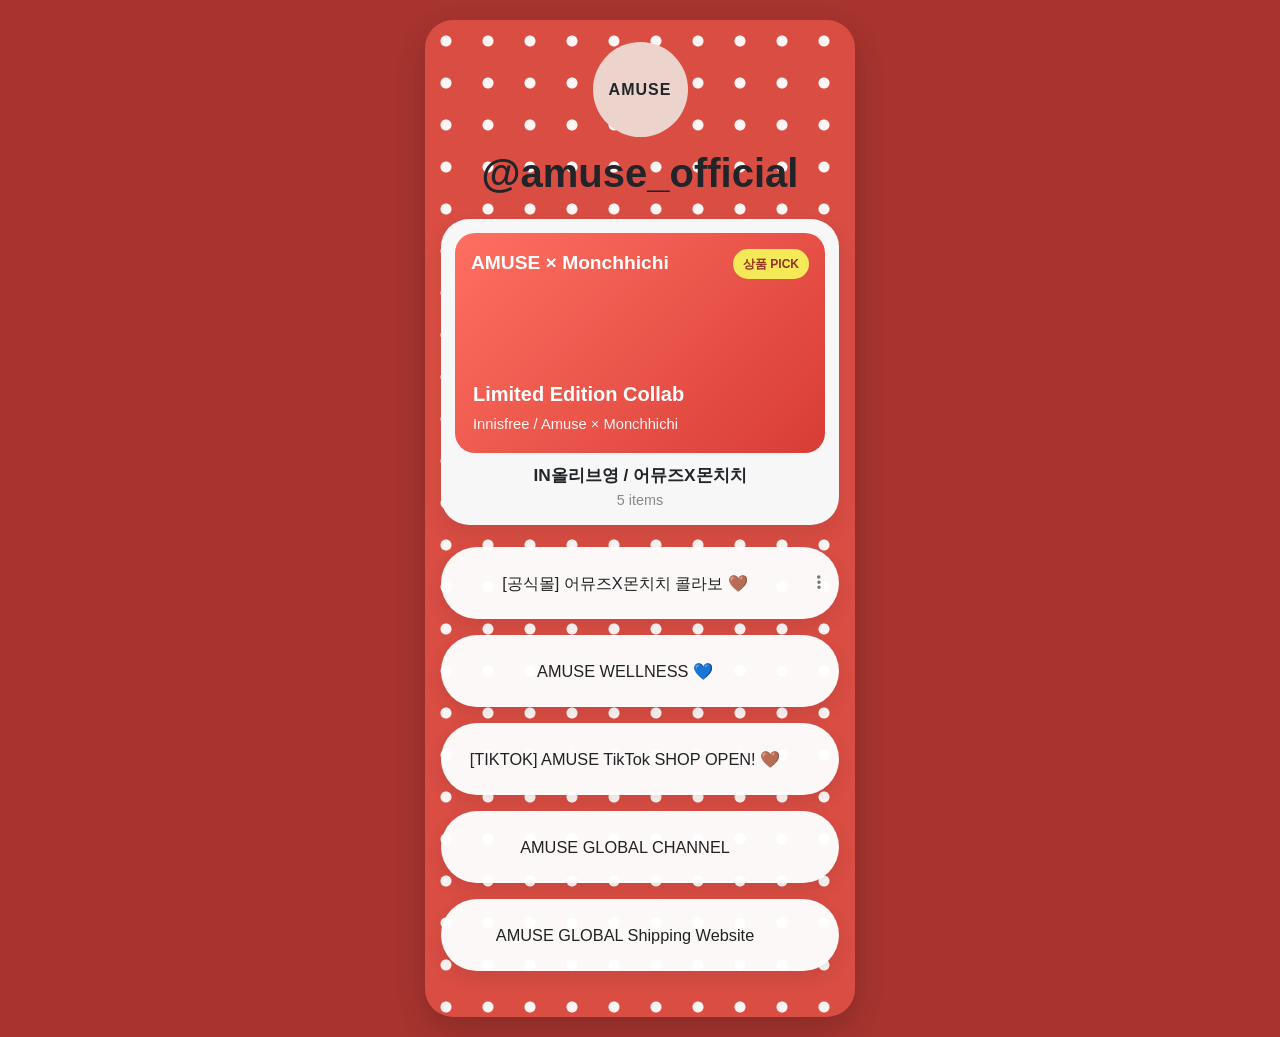
==== linktree.html @ f4b6c826 "tugas pertemuan 5" ====
<!DOCTYPE html>
<html lang="en">
<head>
  <meta charset="UTF-8" />
  <meta name="viewport" content="width=device-width, initial-scale=1.0" />
  <title>Simple Linktree - Amuse</title>

  <link rel="stylesheet" href="https://cdn.jsdelivr.net/npm/bootstrap@5.3.3/dist/css/bootstrap.min.css" />
  <link rel="stylesheet" href="https://cdnjs.cloudflare.com/ajax/libs/font-awesome/6.5.2/css/all.min.css" />

  <style>
    body {
      margin: 0;
      min-height: 100vh;
      font-family: Arial, Helvetica, sans-serif;
      background: #a7342e;
      display: flex;
      justify-content: center;
      padding: 20px 10px;
    }

    .wrapper {
      width: 100%;
      max-width: 430px;
      min-height: 100vh;
      padding: 22px 16px 30px;
      border-radius: 28px;
      background:
        radial-gradient(circle, rgba(255,255,255,0.95) 0 5px, transparent 6px),
        #d94d43;
      background-size: 42px 42px;
      box-shadow: 0 12px 30px rgba(0, 0, 0, 0.18);
    }

    .profile {
      text-align: center;
      margin-bottom: 22px;
    }

    .logo {
      width: 95px;
      height: 95px;
      margin: 0 auto 12px;
      border-radius: 50%;
      background: #ecd4cc;
      display: flex;
      align-items: center;
      justify-content: center;
      font-size: 24 px;
      font-weight: 700;
      letter-spacing: 1px;
    }

    .username {
      font-size: 20 px;
      font-weight: 700;
      margin: 0;
    }

    .hero-card {
      background: #f7f7f7;
      border-radius: 28px;
      padding: 14px;
      margin-bottom: 22px;
      box-shadow: 0 10px 22px rgba(0, 0, 0, 0.08);
    }

    .hero-banner {
      height: 220px;
      border-radius: 20px;
      background: linear-gradient(135deg, #ff6f61, #d83d35);
      position: relative;
      overflow: hidden;
      color: white;
      padding: 18px;
      display: flex;
      flex-direction: column;
      justify-content: end;
    }

    .hero-banner::before {
      content: "AMUSE × Monchhichi";
      position: absolute;
      top: 16px;
      left: 16px;
      font-size: 1.2rem;
      font-weight: 800;
    }

    .hero-banner::after {
      content: "상품 PICK";
      position: absolute;
      top: 16px;
      right: 16px;
      background: #f4ea57;
      color: #923221;
      font-size: 0.75rem;
      font-weight: 800;
      padding: 6px 10px;
      border-radius: 999px;
    }

    .hero-title {
      position: relative;
      z-index: 2;
      font-size: 1.25rem;
      font-weight: 800;
      margin-bottom: 4px;
    }

    .hero-subtitle {
      position: relative;
      z-index: 2;
      margin: 0;
      font-size: 0.92rem;
      opacity: 0.95;
    }

    .hero-footer {
      text-align: center;
      padding-top: 12px;
    }

    .hero-footer h5 {
      margin: 0;
      font-size: 1.08rem;
      font-weight: 700;
    }

    .hero-footer p {
      margin: 4px 0 0;
      color: #888;
      font-size: 0.9rem;
    }

    .link-item {
      display: flex;
      align-items: center;
      justify-content: center;
      position: relative;
      min-height: 72px;
      margin-bottom: 16px;
      padding: 14px 48px 14px 18px;
      background: rgba(255,255,255,0.96);
      border-radius: 999px;
      color: #222;
      text-decoration: none;
      font-size: 1.02rem;
      font-weight: 500;
      text-align: center;
      box-shadow: 0 8px 18px rgba(0,0,0,0.08);
      transition: 0.2s ease;
    }

    .link-item:hover {
      transform: translateY(-2px);
      color: #222;
    }

    .dots {
      position: absolute;
      right: 18px;
      color: #777;
      font-size: 1rem;
    }

    @media (max-width: 480px) {
      .username {
        font-size: 1.7rem;
      }

      .hero-banner {
        height: 190px;
      }

      .link-item {
        font-size: 0.95rem;
      }
    }
  </style>
</head>
<body>
  <div class="wrapper">
    <div class="profile">
      <div class="logo">AMUSE</div>
      <h1 class="username">@amuse_official</h1>
    </div>

    <div class="hero-card">
      <div class="hero-banner">
        <div class="hero-title">Limited Edition Collab</div>
        <p class="hero-subtitle">Innisfree / Amuse × Monchhichi</p>
      </div>
      <div class="hero-footer">
        <h5>IN올리브영 / 어뮤즈X몬치치</h5>
        <p>5 items</p>
      </div>
    </div>

    <a href="#" class="link-item">
      [공식몰] 어뮤즈X몬치치 콜라보 🤎
      <span class="dots"><i class="fa-solid fa-ellipsis-vertical"></i></span>
    </a>

    <a href="#" class="link-item">
      AMUSE WELLNESS 💙
    </a>
    <a href="#" class="link-item">
      [TIKTOK] AMUSE TikTok SHOP OPEN! 🤎
    </a>
    <a href="#" class="link-item">
      AMUSE GLOBAL CHANNEL
    </a>
    <a href="#" class="link-item">
      AMUSE GLOBAL Shipping Website 
    </a>
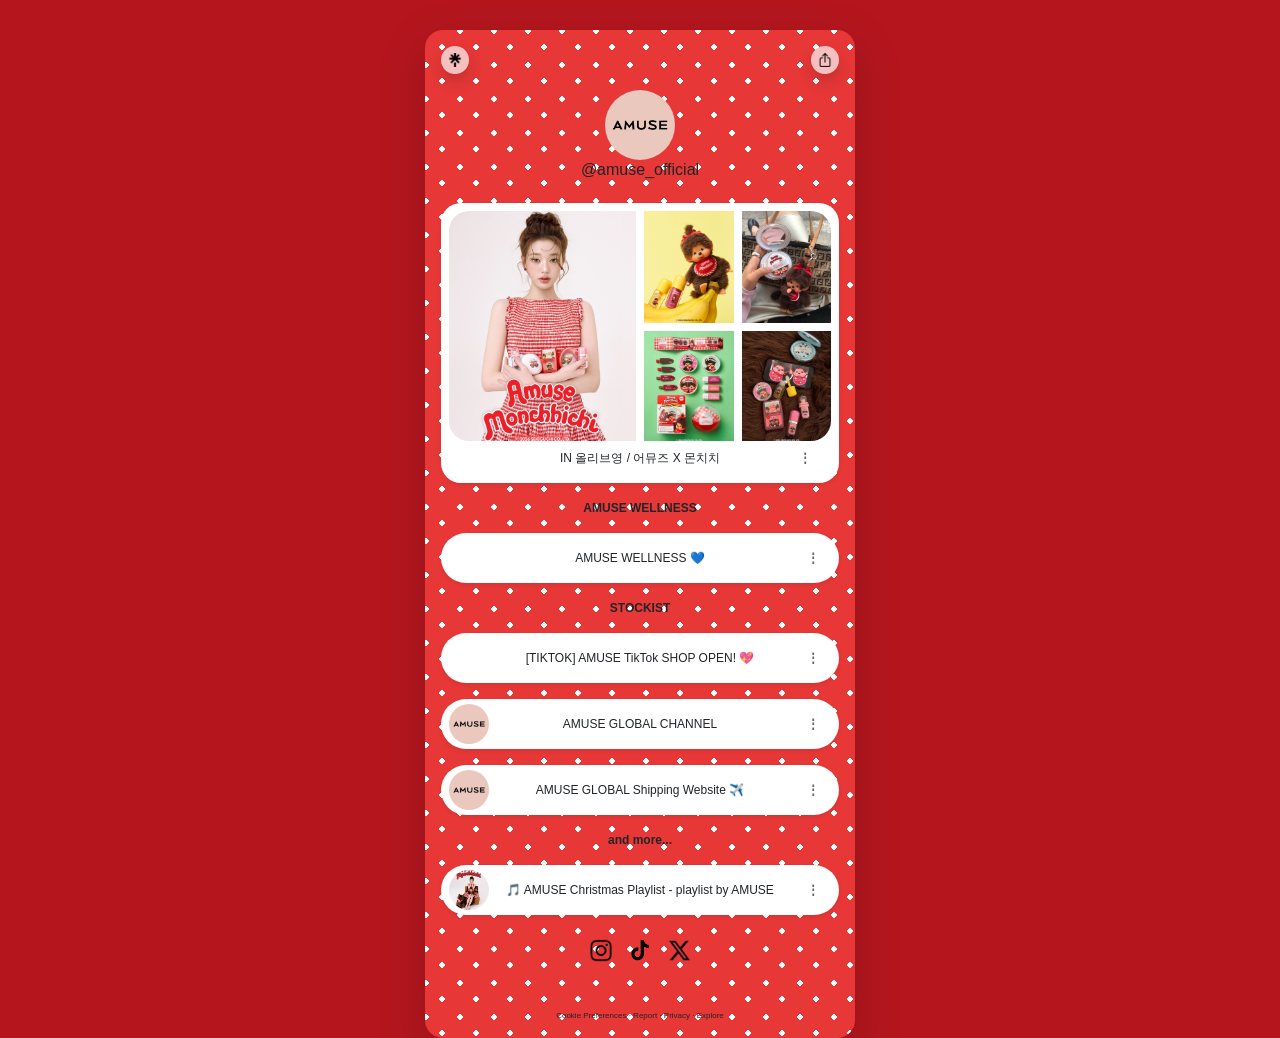
==== commit 2625b389: "linktree fixed" ====
--- a/linktree.html
+++ b/linktree.html
@@ -1,216 +1,242 @@
 <!DOCTYPE html>
 <html lang="en">
+
 <head>
   <meta charset="UTF-8" />
   <meta name="viewport" content="width=device-width, initial-scale=1.0" />
-  <title>Simple Linktree - Amuse</title>
-
-  <link rel="stylesheet" href="https://cdn.jsdelivr.net/npm/bootstrap@5.3.3/dist/css/bootstrap.min.css" />
-  <link rel="stylesheet" href="https://cdnjs.cloudflare.com/ajax/libs/font-awesome/6.5.2/css/all.min.css" />
+  <title>5026241125: Recreate Linktree Amuse</title>
+  <link rel="stylesheet" href="https://cdn.jsdelivr.net/npm/bootstrap@4.6.2/dist/css/bootstrap.min.css">
+  <script src="https://cdn.jsdelivr.net/npm/jquery@3.7.1/dist/jquery.slim.min.js"></script>
+  <script src="https://cdn.jsdelivr.net/npm/popper.js@1.16.1/dist/umd/popper.min.js"></script>
+  <script src="https://cdn.jsdelivr.net/npm/bootstrap@4.6.2/dist/js/bootstrap.bundle.min.js"></script>
 
   <style>
-    body {
-      margin: 0;
+    .page {
+      background-color: #b5161e;
       min-height: 100vh;
-      font-family: Arial, Helvetica, sans-serif;
-      background: #a7342e;
       display: flex;
       justify-content: center;
-      padding: 20px 10px;
-    }
-
-    .wrapper {
+      padding-top: 30px;
+    }
+
+    .container {
       width: 100%;
       max-width: 430px;
-      min-height: 100vh;
-      padding: 22px 16px 30px;
-      border-radius: 28px;
-      background:
-        radial-gradient(circle, rgba(255,255,255,0.95) 0 5px, transparent 6px),
-        #d94d43;
-      background-size: 42px 42px;
-      box-shadow: 0 12px 30px rgba(0, 0, 0, 0.18);
-    }
-
-    .profile {
-      text-align: center;
-      margin-bottom: 22px;
-    }
-
-    .logo {
-      width: 95px;
-      height: 95px;
-      margin: 0 auto 12px;
+      background-color: #e73737;
+      background-image:
+        radial-gradient(white 12%, transparent 5%),
+        radial-gradient(white 12%, transparent 5%);
+      background-size: 34px 34px;
+      background-position: 0 0, 18px 18px;
+      border-radius: 18px;
+    }
+
+    .icon {
+      width: 28px;
+      height: 28px;
+      background: rgb(246, 192, 192);
       border-radius: 50%;
-      background: #ecd4cc;
       display: flex;
       align-items: center;
       justify-content: center;
-      font-size: 24 px;
-      font-weight: 700;
-      letter-spacing: 1px;
-    }
-
-    .username {
-      font-size: 20 px;
-      font-weight: 700;
-      margin: 0;
-    }
-
-    .hero-card {
-      background: #f7f7f7;
-      border-radius: 28px;
-      padding: 14px;
-      margin-bottom: 22px;
-      box-shadow: 0 10px 22px rgba(0, 0, 0, 0.08);
-    }
-
-    .hero-banner {
-      height: 220px;
+    }
+
+    .icon img {
+      width: 50%;
+      height: auto;
+    }
+
+    .logo {
+      width: 70px;
+      height: auto;
+      object-fit: cover;
+      border-radius: 50px;
+    }
+
+    .top-section {
       border-radius: 20px;
-      background: linear-gradient(135deg, #ff6f61, #d83d35);
+      overflow: hidden;
+    }
+
+    .photo-grid {
+      border-radius: 20px;
+      height: 230px;
+      overflow: hidden;
+    }
+
+    .photo-grid img {
+      height: 100%;
+      width: 100%;
+      object-fit: cover;
+    }
+
+    .link-section {
       position: relative;
-      overflow: hidden;
-      color: white;
-      padding: 18px;
-      display: flex;
-      flex-direction: column;
-      justify-content: end;
-    }
-
-    .hero-banner::before {
-      content: "AMUSE × Monchhichi";
-      position: absolute;
-      top: 16px;
-      left: 16px;
-      font-size: 1.2rem;
-      font-weight: 800;
-    }
-
-    .hero-banner::after {
-      content: "상품 PICK";
-      position: absolute;
-      top: 16px;
-      right: 16px;
-      background: #f4ea57;
-      color: #923221;
-      font-size: 0.75rem;
-      font-weight: 800;
-      padding: 6px 10px;
-      border-radius: 999px;
-    }
-
-    .hero-title {
-      position: relative;
-      z-index: 2;
-      font-size: 1.25rem;
-      font-weight: 800;
-      margin-bottom: 4px;
-    }
-
-    .hero-subtitle {
-      position: relative;
-      z-index: 2;
-      margin: 0;
-      font-size: 0.92rem;
-      opacity: 0.95;
-    }
-
-    .hero-footer {
-      text-align: center;
-      padding-top: 12px;
-    }
-
-    .hero-footer h5 {
-      margin: 0;
-      font-size: 1.08rem;
-      font-weight: 700;
-    }
-
-    .hero-footer p {
-      margin: 4px 0 0;
-      color: #888;
-      font-size: 0.9rem;
-    }
-
-    .link-item {
       display: flex;
       align-items: center;
       justify-content: center;
-      position: relative;
-      min-height: 72px;
-      margin-bottom: 16px;
-      padding: 14px 48px 14px 18px;
-      background: rgba(255,255,255,0.96);
-      border-radius: 999px;
-      color: #222;
-      text-decoration: none;
-      font-size: 1.02rem;
+      background-color: white;
+      border-radius: 25px;
+    }
+
+    .link-title {
+      font-size: 12px;
       font-weight: 500;
       text-align: center;
-      box-shadow: 0 8px 18px rgba(0,0,0,0.08);
-      transition: 0.2s ease;
-    }
-
-    .link-item:hover {
-      transform: translateY(-2px);
-      color: #222;
-    }
-
-    .dots {
+    }
+
+    .dot-menu {
       position: absolute;
-      right: 18px;
-      color: #777;
-      font-size: 1rem;
-    }
-
-    @media (max-width: 480px) {
-      .username {
-        font-size: 1.7rem;
-      }
-
-      .hero-banner {
-        height: 190px;
-      }
-
-      .link-item {
-        font-size: 0.95rem;
-      }
+      right: 20px;
+      top: 50%;
+      transform: translateY(-50%);
+      color: #656769;
+      font-size: 12px;
+    }
+
+    .link-section.with-photo {
+      justify-content: center;
+    }
+
+    .photo-link {
+      width: 40px;
+      height: 40px;
+      border-radius: 50%;
+      object-fit: cover;
+      position: absolute;
+      left: 8px;
+    }
+
+    .social{
+      width: 23px;
+      height: 23px;
+      object-fit: contain;
+    }
+    
+    .footer{
+      font-size: 8px;
     }
   </style>
+
 </head>
+
 <body>
-  <div class="wrapper">
-    <div class="profile">
-      <div class="logo">AMUSE</div>
-      <h1 class="username">@amuse_official</h1>
+  <main class="page">
+    <div class="container shadow-lg p-3">
+
+      <!--HEADER-->
+      <div class="header">
+
+        <div class="top_icon d-flex justify-content-between align-items-center">
+          <div class="icon shadow">
+            <img src="assets/img/linktree/linktree_icon.png" alt="linktree">
+          </div>
+          <div class="icon shadow">
+            <img src="assets/img/linktree/share_icon.png" alt="share">
+          </div>
+        </div>
+
+        <div class="profile text-center p-3">
+          <img src="assets/img/linktree/amuse.png" class="logo">
+          <h6>@amuse_official</h6>
+        </div>
+
+      </div>
+
+
+      <!--TOP LINKS-->
+      <div class="top-section bg-white p-2 shadow-sm">
+
+        <!-- Grid Image -->
+        <div class="photo-grid">
+          <div class="row no-gutters">
+            <div class="col-6 pr-1">
+              <img src="assets/img/linktree/wonyoung2.jpg">
+            </div>
+
+            <div class="col-6 pl-1">
+              <div class="row no-gutters">
+
+                <div class="col-6 pr-1 pb-1">
+                  <img src="assets/img/linktree/product2.jpg">
+                </div>
+
+                <div class="col-6 pl-1 pb-1">
+                  <img src="assets/img/linktree/product5.jpg">
+                </div>
+
+                <div class="col-6 pr-1 pt-1">
+                  <img src="assets/img/linktree/product3.jpg">
+                </div>
+
+                <div class="col-6 pl-1 pt-1">
+                  <img src="assets/img/linktree/product6.jpg">
+                </div>
+
+              </div>
+            </div>
+          </div>
+        </div>
+
+        <!-- Text bawah -->
+        <div class="link-section p-2">
+          <p class="link-title mb-0">IN 올리브영 / 어뮤즈 X 몬치치</p>
+          <span class="dot-menu"><b>⋮</b></span>
+        </div>
+      </div>
+
+
+      <!--5 SECTION LINKS-->
+      <div class="links mt-3">
+        <p class="link-title mt-3"><b>AMUSE WELLNESS</b></p>
+        <div class="link-section p-3 shadow-sm">
+          <p class="link-title mb-0">AMUSE WELLNESS 💙</p>
+          <span class="dot-menu"><b>⋮</b></span>
+        </div>
+
+        <p class="link-title mt-3"><b>STOCKIST</b></p>
+
+        <div class="link-section p-3 shadow-sm">
+          <p class="link-title mb-0">[TIKTOK] AMUSE TikTok SHOP OPEN! 💖</p>
+          <span class="dot-menu"><b>⋮</b></span>
+        </div>
+
+        <div class="link-section with-photo p-3 mt-3 shadow-sm">
+          <img src="assets/img/linktree/amuse.png" class="photo-link">
+          <p class="link-title mb-0">AMUSE GLOBAL CHANNEL</p>
+          <span class="dot-menu"><b>⋮</b></span>
+        </div>
+
+        <div class="link-section with-photo p-3 mt-3 shadow-sm">
+          <img src="assets/img/linktree/amuse.png" class="photo-link">
+          <p class="link-title mb-0">AMUSE GLOBAL Shipping Website ✈️</p>
+          <span class="dot-menu"><b>⋮</b></span>
+        </div>
+
+        <p class="link-title mt-3"><b>and more...</b></p>
+
+        <div class="link-section with-photo p-3 mt-3 shadow-sm">
+          <img src="assets/img/linktree/wonyoung1.jpg" class="photo-link">
+          <p class="link-title mb-0">🎵 AMUSE Christmas Playlist - playlist by AMUSE</p>
+          <span class="dot-menu"><b>⋮</b></span>
+        </div>
+
+      </div>
+
+
+      <!--BOTTOM-->
+      <div class="bottom text-center mt-4">
+        <div class="d-flex justify-content-center align-items-center">
+          <img src="assets/img/linktree/insta_logo.png" class="social mx-2">
+          <img src="assets/img/linktree/tiktok_logo.png" class="social mx-2">
+          <img src="assets/img/linktree/x_logo.png" class="social mx-2">
+        </div>
+        <div class="footer mt-5">
+          Cookie Preferences · Report · Privacy · Explore
+        </div>
+      </div>
+
+
     </div>
-
-    <div class="hero-card">
-      <div class="hero-banner">
-        <div class="hero-title">Limited Edition Collab</div>
-        <p class="hero-subtitle">Innisfree / Amuse × Monchhichi</p>
-      </div>
-      <div class="hero-footer">
-        <h5>IN올리브영 / 어뮤즈X몬치치</h5>
-        <p>5 items</p>
-      </div>
-    </div>
-
-    <a href="#" class="link-item">
-      [공식몰] 어뮤즈X몬치치 콜라보 🤎
-      <span class="dots"><i class="fa-solid fa-ellipsis-vertical"></i></span>
-    </a>
-
-    <a href="#" class="link-item">
-      AMUSE WELLNESS 💙
-    </a>
-    <a href="#" class="link-item">
-      [TIKTOK] AMUSE TikTok SHOP OPEN! 🤎
-    </a>
-    <a href="#" class="link-item">
-      AMUSE GLOBAL CHANNEL
-    </a>
-    <a href="#" class="link-item">
-      AMUSE GLOBAL Shipping Website 
-    </a>+  </main>
+</body>
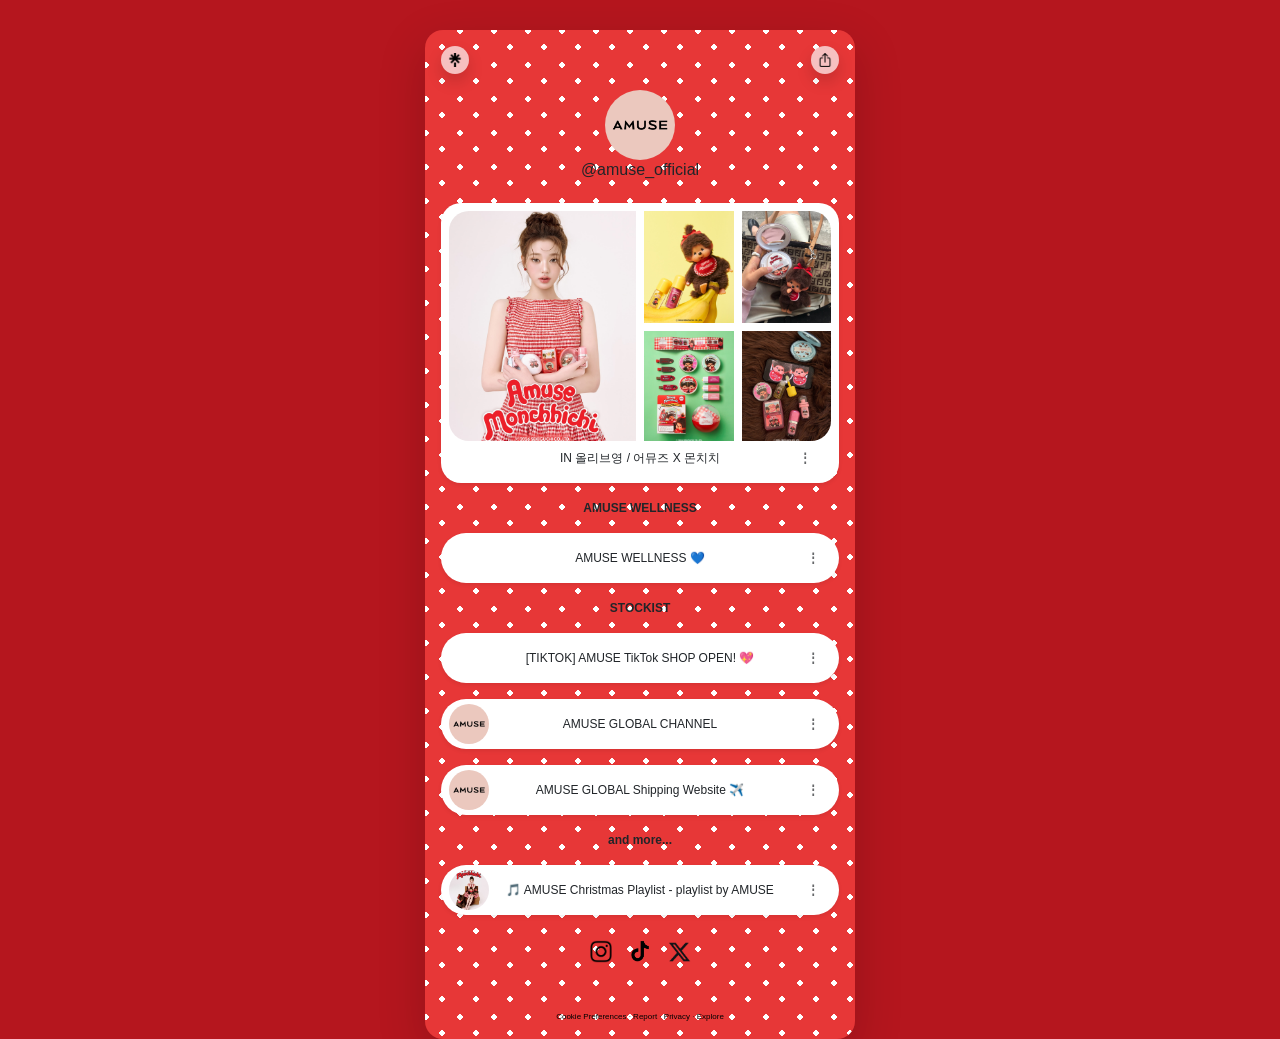
==== commit facec9f3: "tugas pertemuan 5 fixed + tugas" ====
--- a/linktree.html
+++ b/linktree.html
@@ -56,6 +56,14 @@
     .top-section {
       border-radius: 20px;
       overflow: hidden;
+      display: block;
+      text-decoration: none;
+      color: inherit;
+    }
+
+    .top-section:hover {
+      text-decoration: none;
+      color: inherit;
     }
 
     .photo-grid {
@@ -77,6 +85,19 @@
       justify-content: center;
       background-color: white;
       border-radius: 25px;
+      cursor: pointer;
+      text-decoration: none;
+      color: inherit;
+    }
+
+    .link-section.with-photo {
+      justify-content: center;
+    }
+
+    .link-section:hover {
+      text-decoration: none;
+      color: inherit;
+      background-color: #f0e9e9;
     }
 
     .link-title {
@@ -94,10 +115,6 @@
       font-size: 12px;
     }
 
-    .link-section.with-photo {
-      justify-content: center;
-    }
-
     .photo-link {
       width: 40px;
       height: 40px;
@@ -107,14 +124,18 @@
       left: 8px;
     }
 
-    .social{
+    .social {
       width: 23px;
       height: 23px;
       object-fit: contain;
     }
-    
-    .footer{
+
+    .footer {
       font-size: 8px;
+    }
+
+    .footer a{
+      color: black
     }
   </style>
 
@@ -128,16 +149,16 @@
       <div class="header">
 
         <div class="top_icon d-flex justify-content-between align-items-center">
-          <div class="icon shadow">
+          <a href="#" class="icon shadow">
             <img src="assets/img/linktree/linktree_icon.png" alt="linktree">
-          </div>
-          <div class="icon shadow">
+          </a>
+          <a href="#" class="icon shadow">
             <img src="assets/img/linktree/share_icon.png" alt="share">
-          </div>
+          </a>
         </div>
 
         <div class="profile text-center p-3">
-          <img src="assets/img/linktree/amuse.png" class="logo">
+          <a href="https://linktr.ee/amusemakeup"><img src="assets/img/linktree/amuse.png" class="logo"></a>
           <h6>@amuse_official</h6>
         </div>
 
@@ -145,7 +166,7 @@
 
 
       <!--TOP LINKS-->
-      <div class="top-section bg-white p-2 shadow-sm">
+      <a href="#" class="top-section bg-white p-2 shadow-sm">
 
         <!-- Grid Image -->
         <div class="photo-grid">
@@ -183,43 +204,43 @@
           <p class="link-title mb-0">IN 올리브영 / 어뮤즈 X 몬치치</p>
           <span class="dot-menu"><b>⋮</b></span>
         </div>
-      </div>
+      </a>
 
 
       <!--5 SECTION LINKS-->
       <div class="links mt-3">
         <p class="link-title mt-3"><b>AMUSE WELLNESS</b></p>
-        <div class="link-section p-3 shadow-sm">
+        <a href="#" class="link-section p-3 shadow-sm">
           <p class="link-title mb-0">AMUSE WELLNESS 💙</p>
           <span class="dot-menu"><b>⋮</b></span>
-        </div>
+        </a>
 
         <p class="link-title mt-3"><b>STOCKIST</b></p>
 
-        <div class="link-section p-3 shadow-sm">
+        <a href="#" class="link-section p-3 shadow-sm">
           <p class="link-title mb-0">[TIKTOK] AMUSE TikTok SHOP OPEN! 💖</p>
           <span class="dot-menu"><b>⋮</b></span>
-        </div>
-
-        <div class="link-section with-photo p-3 mt-3 shadow-sm">
+        </a>
+
+        <a href="#" class="link-section with-photo p-3 mt-3 shadow-sm">
           <img src="assets/img/linktree/amuse.png" class="photo-link">
           <p class="link-title mb-0">AMUSE GLOBAL CHANNEL</p>
           <span class="dot-menu"><b>⋮</b></span>
-        </div>
-
-        <div class="link-section with-photo p-3 mt-3 shadow-sm">
+        </a>
+
+        <a href="#" class="link-section with-photo p-3 mt-3 shadow-sm">
           <img src="assets/img/linktree/amuse.png" class="photo-link">
           <p class="link-title mb-0">AMUSE GLOBAL Shipping Website ✈️</p>
           <span class="dot-menu"><b>⋮</b></span>
-        </div>
+        </a>
 
         <p class="link-title mt-3"><b>and more...</b></p>
 
-        <div class="link-section with-photo p-3 mt-3 shadow-sm">
+        <a href="#" class="link-section with-photo p-3 mt-3 shadow-sm">
           <img src="assets/img/linktree/wonyoung1.jpg" class="photo-link">
           <p class="link-title mb-0">🎵 AMUSE Christmas Playlist - playlist by AMUSE</p>
           <span class="dot-menu"><b>⋮</b></span>
-        </div>
+        </a>
 
       </div>
 
@@ -227,12 +248,15 @@
       <!--BOTTOM-->
       <div class="bottom text-center mt-4">
         <div class="d-flex justify-content-center align-items-center">
-          <img src="assets/img/linktree/insta_logo.png" class="social mx-2">
-          <img src="assets/img/linktree/tiktok_logo.png" class="social mx-2">
-          <img src="assets/img/linktree/x_logo.png" class="social mx-2">
+          <a href="#"><img src="assets/img/linktree/insta_logo.png" class="social mx-2"></a>
+          <a href="#"><img src="assets/img/linktree/tiktok_logo.png" class="social mx-2"></a>
+          <a href="#"><img src="assets/img/linktree/x_logo.png" class="social mx-2"></a>
         </div>
         <div class="footer mt-5">
-          Cookie Preferences · Report · Privacy · Explore
+          <a href="#">Cookie Preferences</a> ·
+          <a href="#">Report</a> ·
+          <a href="#">Privacy</a> ·
+          <a href="#">Explore</a>
         </div>
       </div>
 
